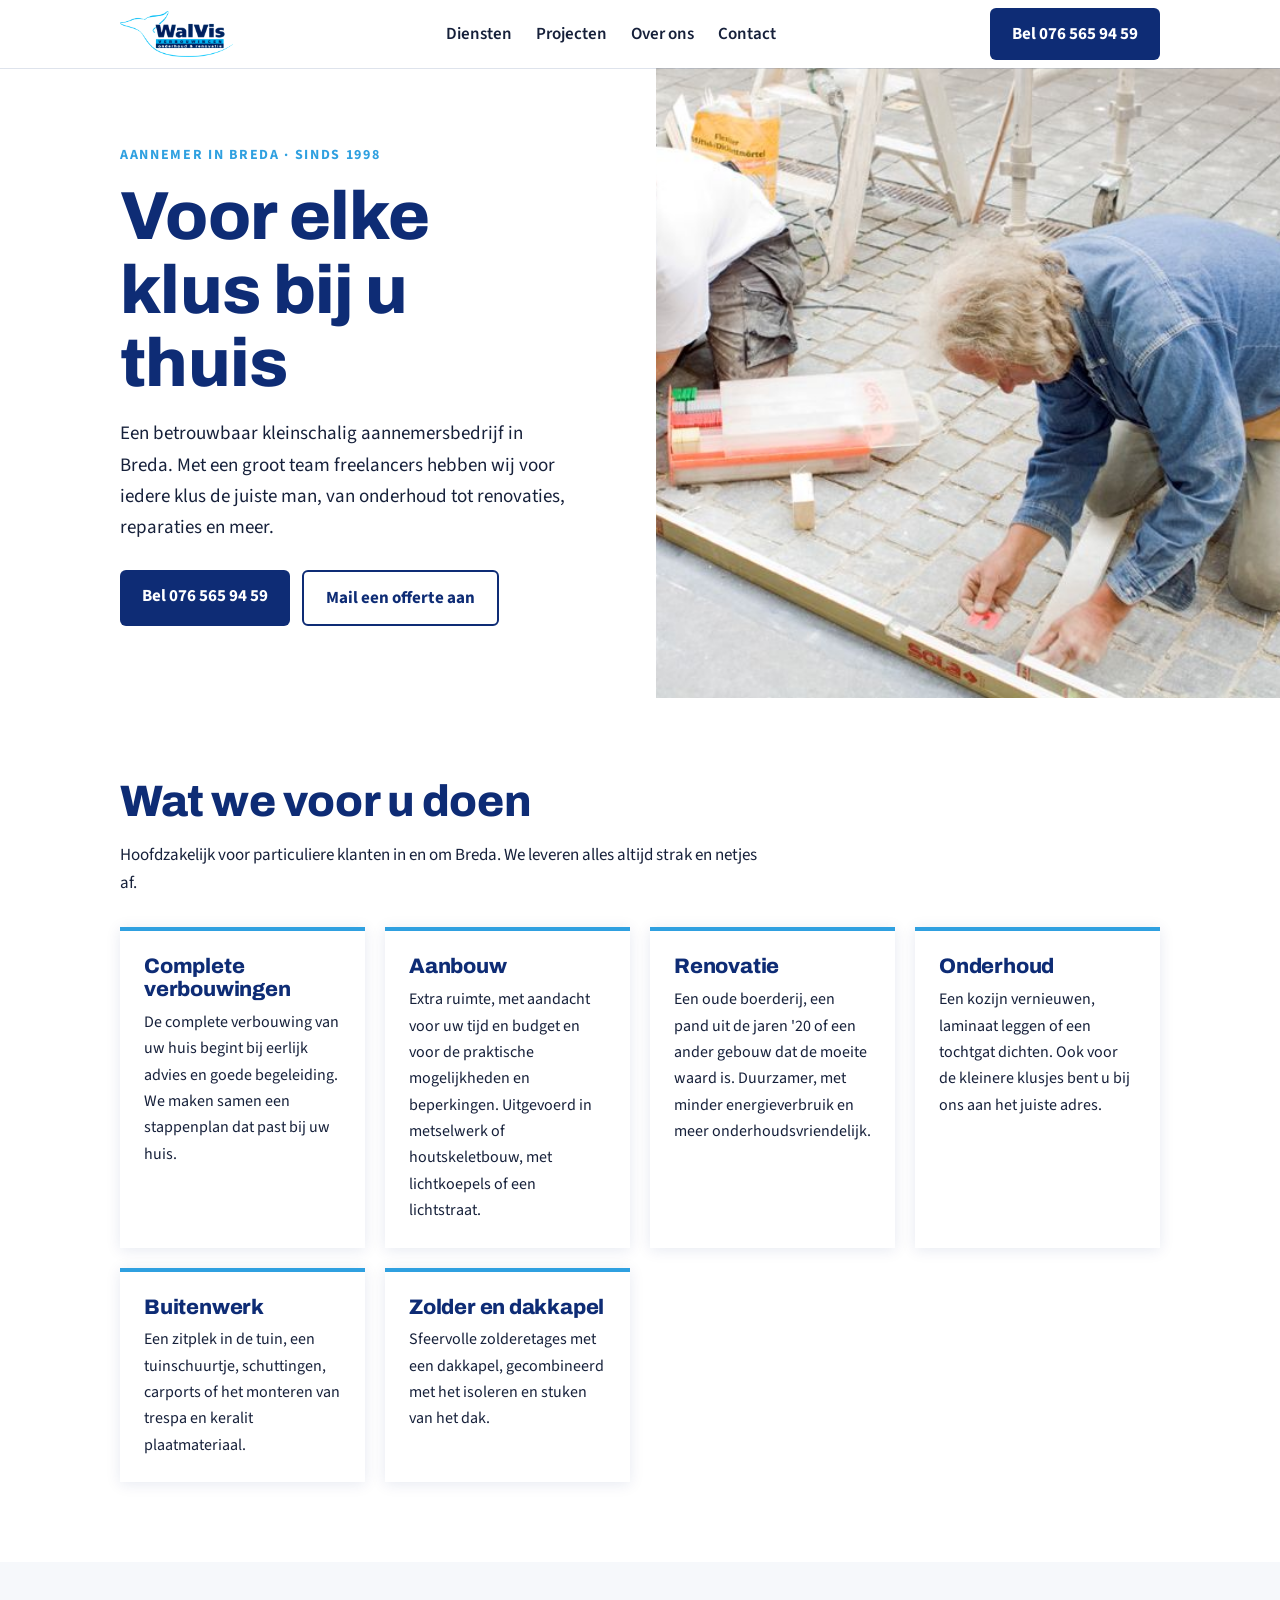
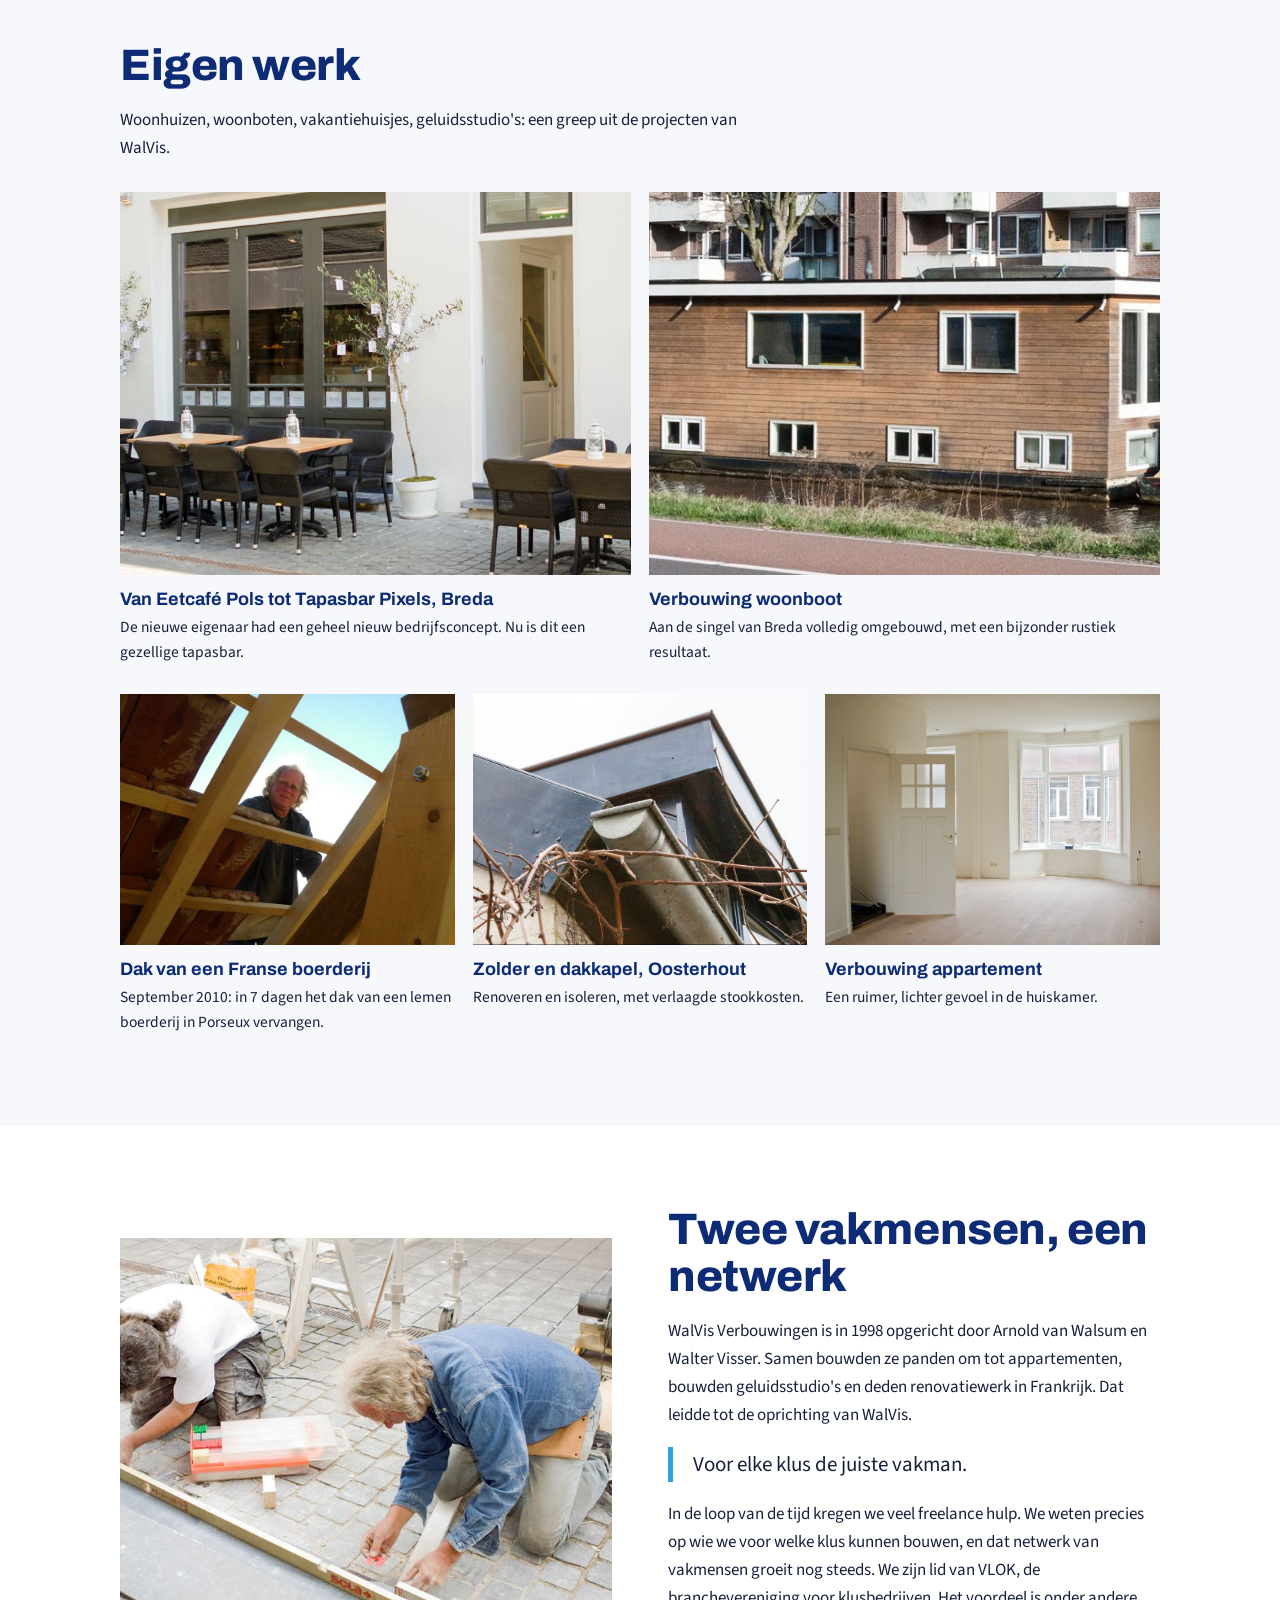
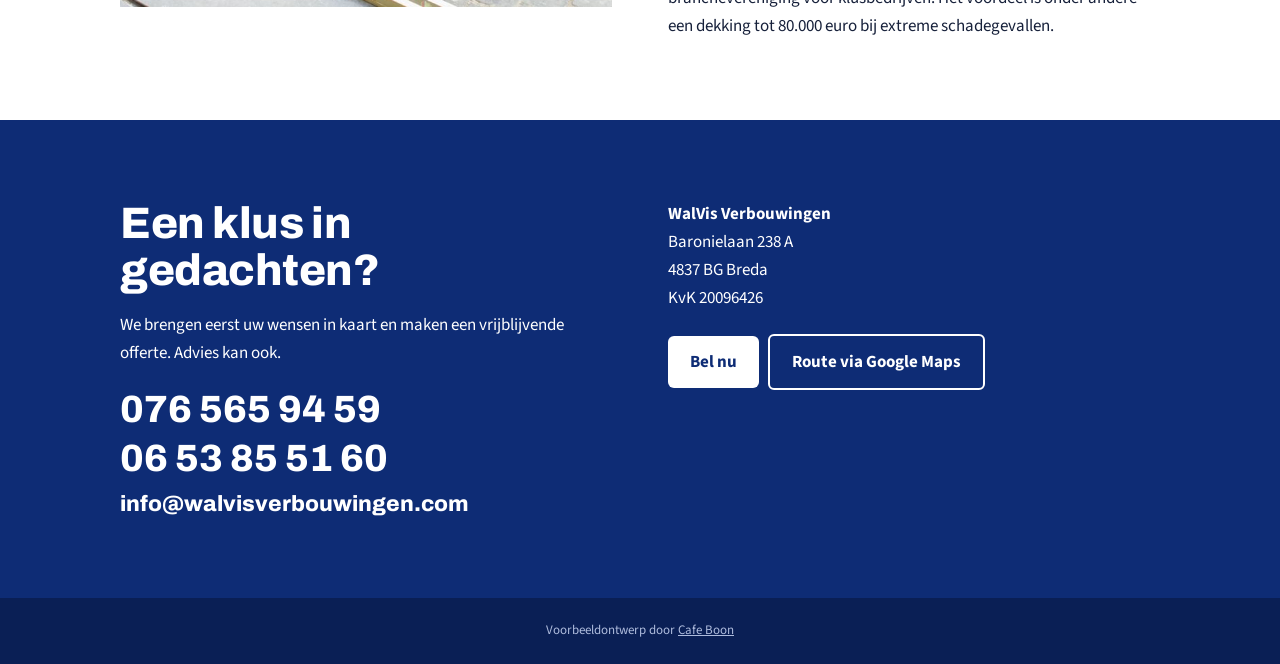
==== index.html @ 36c79805 "Voorbeeldwebsite voor WalVis Verbouwingen" ====
<!doctype html>
<html lang="nl">
<head>
<meta charset="utf-8">
<meta name="viewport" content="width=device-width,initial-scale=1">
<title>WalVis Verbouwingen | Aannemer in Breda sinds 1998</title>
<meta name="description" content="WalVis Verbouwingen uit Breda. Kleinschalig aannemersbedrijf voor verbouwingen, aanbouw, renovatie, onderhoud en buitenwerk, lid van VLOK. Bel 076 565 94 59.">
<meta name="robots" content="noindex">
<meta property="og:title" content="WalVis Verbouwingen, aannemer in Breda">
<meta property="og:description" content="Voor elke klus bij u thuis. Verbouwing, renovatie, onderhoud en buitenwerk in Breda.">
<meta property="og:image" content="https://walvisverbouwingen.cafeboon.com/images/og.jpg">
<link rel="icon" href="images/favicon.png">
<link rel="preconnect" href="https://fonts.googleapis.com"><link rel="preconnect" href="https://fonts.gstatic.com" crossorigin>
<link href="https://fonts.googleapis.com/css2?family=Archivo:wght@700;800&family=Source+Sans+3:wght@400;600;700&display=swap" rel="stylesheet">
<link rel="stylesheet" href="style.css">
</head>
<body>
<div class="top"><div class="in"><a href="#"><img src="images/logo.png" alt="WalVis Verbouwingen, onderhoud en renovatie" width="108" height="46"></a>
<nav><a href="#diensten">Diensten</a><a href="#projecten">Projecten</a><a href="#over">Over ons</a><a href="#contact">Contact</a></nav>
<a class="btn" href="tel:+31765659459">Bel 076 565 94 59</a></div></div>

<div class="hero">
<div class="t">
<small>Aannemer in Breda &middot; sinds 1998</small>
<h1>Voor elke klus bij u thuis</h1>
<p>Een betrouwbaar kleinschalig aannemersbedrijf in Breda. Met een groot team freelancers hebben wij voor iedere klus de juiste man, van onderhoud tot renovaties, reparaties en meer.</p>
<div class="row"><a class="btn" href="tel:+31765659459">Bel 076 565 94 59</a><a class="btn o" href="mailto:info@walvisverbouwingen.com">Mail een offerte aan</a></div>
</div>
<div class="p" role="img" aria-label="Timmerlieden aan het werk bij een verbouwing in Breda"></div>
</div>

<section id="diensten"><div class="wrap">
<h2>Wat we voor u doen</h2>
<p style="max-width:640px">Hoofdzakelijk voor particuliere klanten in en om Breda. We leveren alles altijd strak en netjes af.</p>
<div class="svc">
<div><h3>Complete verbouwingen</h3><p>De complete verbouwing van uw huis begint bij eerlijk advies en goede begeleiding. We maken samen een stappenplan dat past bij uw huis.</p></div>
<div><h3>Aanbouw</h3><p>Extra ruimte, met aandacht voor uw tijd en budget en voor de praktische mogelijkheden en beperkingen. Uitgevoerd in metselwerk of houtskeletbouw, met lichtkoepels of een lichtstraat.</p></div>
<div><h3>Renovatie</h3><p>Een oude boerderij, een pand uit de jaren '20 of een ander gebouw dat de moeite waard is. Duurzamer, met minder energieverbruik en meer onderhoudsvriendelijk.</p></div>
<div><h3>Onderhoud</h3><p>Een kozijn vernieuwen, laminaat leggen of een tochtgat dichten. Ook voor de kleinere klusjes bent u bij ons aan het juiste adres.</p></div>
<div><h3>Buitenwerk</h3><p>Een zitplek in de tuin, een tuinschuurtje, schuttingen, carports of het monteren van trespa en keralit plaatmateriaal.</p></div>
<div><h3>Zolder en dakkapel</h3><p>Sfeervolle zolderetages met een dakkapel, gecombineerd met het isoleren en stuken van het dak.</p></div>
</div>
</div></section>

<section id="projecten" class="alt"><div class="wrap">
<h2>Eigen werk</h2>
<p style="max-width:640px">Woonhuizen, woonboten, vakantiehuisjes, geluidsstudio's: een greep uit de projecten van WalVis.</p>
<div class="proj">
<figure class="w"><img src="images/tapas4.jpg" alt="Terras van Tapasbar Pixels in Breda" loading="lazy"><figcaption><b>Van Eetcafé Pols tot Tapasbar Pixels, Breda</b>De nieuwe eigenaar had een geheel nieuw bedrijfsconcept. Nu is dit een gezellige tapasbar.</figcaption></figure>
<figure class="w"><img src="images/woonboot.jpg" alt="Verbouwde woonboot aan de singel van Breda" loading="lazy"><figcaption><b>Verbouwing woonboot</b>Aan de singel van Breda volledig omgebouwd, met een bijzonder rustiek resultaat.</figcaption></figure>
<figure><img src="images/dak2.jpg" alt="Vervangen dak van een Franse boerderij" loading="lazy"><figcaption><b>Dak van een Franse boerderij</b>September 2010: in 7 dagen het dak van een lemen boerderij in Porseux vervangen.</figcaption></figure>
<figure><img src="images/dakkapel.jpg" alt="Dakkapel in Oosterhout" loading="lazy"><figcaption><b>Zolder en dakkapel, Oosterhout</b>Renoveren en isoleren, met verlaagde stookkosten.</figcaption></figure>
<figure><img src="images/appartement.jpg" alt="Verbouwd appartement" loading="lazy"><figcaption><b>Verbouwing appartement</b>Een ruimer, lichter gevoel in de huiskamer.</figcaption></figure>
</div>
</div></section>

<section id="over"><div class="wrap split">
<img src="images/tapas1.jpg" alt="Arnold en collega aan het werk" loading="lazy">
<div>
<h2>Twee vakmensen, een netwerk</h2>
<p>WalVis Verbouwingen is in 1998 opgericht door Arnold van Walsum en Walter Visser. Samen bouwden ze panden om tot appartementen, bouwden geluidsstudio's en deden renovatiewerk in Frankrijk. Dat leidde tot de oprichting van WalVis.</p>
<p class="quote">Voor elke klus de juiste vakman.</p>
<p>In de loop van de tijd kregen we veel freelance hulp. We weten precies op wie we voor welke klus kunnen bouwen, en dat netwerk van vakmensen groeit nog steeds. We zijn lid van VLOK, de branchevereniging voor klusbedrijven. Het voordeel is onder andere een dekking tot 80.000 euro bij extreme schadegevallen.</p>
</div>
</div></section>

<section id="contact" class="contact"><div class="wrap grid">
<div>
<h2>Een klus in gedachten?</h2>
<p style="margin-bottom:18px">We brengen eerst uw wensen in kaart en maken een vrijblijvende offerte. Advies kan ook.</p>
<a class="big" href="tel:+31765659459">076 565 94 59</a>
<a class="big" href="tel:+31653855160">06 53 85 51 60</a>
<a class="big" style="font-size:22px;margin-top:6px" href="mailto:info@walvisverbouwingen.com">info@walvisverbouwingen.com</a>
</div>
<div>
<p><b>WalVis Verbouwingen</b><br>Baronielaan 238 A<br>4837 BG Breda<br>KvK 20096426</p>
<p style="margin-top:22px"><a class="btn" href="tel:+31765659459">Bel nu</a> &nbsp; <a class="btn o" href="https://www.google.com/maps/search/?api=1&query=Baronielaan+238A+4837+BG+Breda">Route via Google Maps</a></p>
</div>
</div></section>
<footer>Voorbeeldontwerp door <a href="https://cafeboon.com">Cafe Boon</a></footer>
</body></html>
---- style.css ----
:root{--navy:#0e2c75;--sky:#2fa0e0;--ink:#16203a;--paper:#f6f8fb}
*{box-sizing:border-box;margin:0}
html{scroll-behavior:smooth}
body{background:#fff;color:var(--ink);font:17px/1.65 'Source Sans 3',system-ui,sans-serif}
img{display:block;max-width:100%}a{color:inherit}
h1,h2,h3{font-family:'Archivo',sans-serif;font-weight:800;line-height:1.08;color:var(--navy);letter-spacing:-.01em}
.top{position:sticky;top:0;z-index:10;background:#fff;box-shadow:0 1px 0 #0e2c7522}
.top .in{max-width:1080px;margin:auto;padding:8px 20px;display:flex;align-items:center;justify-content:space-between;gap:14px}
.top img{height:46px;width:auto}
.top nav{display:flex;gap:24px;font-weight:600}.top nav a{text-decoration:none}
.btn{display:inline-block;background:var(--navy);color:#fff;font-weight:700;text-decoration:none;padding:12px 22px;border-radius:6px}
.btn.s{background:var(--sky)}.btn.o{background:none;border:2px solid var(--navy);color:var(--navy)}
.hero{display:grid;grid-template-columns:1.05fr 1fr;min-height:560px}
.hero .t{padding:72px 6vw 72px max(20px,calc((100vw - 1080px)/2 + 20px));align-self:center}
.hero small{color:var(--sky);font-weight:700;letter-spacing:.12em;text-transform:uppercase;font-size:14px}
.hero h1{font-size:clamp(38px,6vw,68px);margin:12px 0 18px}
.hero p{max-width:480px;margin-bottom:26px;font-size:19px}
.hero .row{display:flex;gap:12px;flex-wrap:wrap}
.hero .p{background:url(images/tapas1.jpg) center/cover}
.wrap{max-width:1080px;margin:auto;padding:0 20px}
section{padding:80px 0}
h2{font-size:clamp(30px,4.6vw,44px);margin-bottom:16px}
.alt{background:var(--paper)}
.svc{display:grid;grid-template-columns:repeat(auto-fit,minmax(240px,1fr));gap:20px;margin-top:30px}
.svc div{background:#fff;border-top:4px solid var(--sky);padding:24px;box-shadow:0 2px 14px #0e2c751a}
.svc h3{font-size:21px;margin-bottom:8px}
.svc p{font-size:16px}
.proj{display:grid;grid-template-columns:repeat(6,1fr);gap:18px;margin-top:30px}
.proj figure{grid-column:span 2}
.proj figure.w{grid-column:span 3}
.proj img{width:100%;aspect-ratio:4/3;object-fit:cover}
.proj figcaption{padding:10px 0;font-size:15.5px}
.proj figcaption b{display:block;font-family:'Archivo';color:var(--navy);font-size:18px}
.split{display:grid;grid-template-columns:1fr 1fr;gap:56px;align-items:center}
.split img{width:100%;aspect-ratio:4/3;object-fit:cover}
.quote{font-size:21px;border-left:5px solid var(--sky);padding-left:20px;margin:18px 0;color:var(--ink)}
.contact{background:var(--navy);color:#fff}
.contact h2{color:#fff}
.contact .grid{display:grid;grid-template-columns:1fr 1fr;gap:56px}
.contact a{color:#fff}
.big{font-family:'Archivo';font-weight:800;font-size:clamp(26px,4vw,38px);text-decoration:none;display:block;line-height:1.3}
.contact .btn{background:#fff;color:var(--navy)}.contact .btn.o{background:none;border-color:#fff;color:#fff}
footer{background:#0a1f55;color:#aebbdc;text-align:center;font-size:13px;padding:22px}footer a{color:#aebbdc}
@media(max-width:820px){.hero{grid-template-columns:1fr}.hero .p{min-height:260px;order:-1}.hero .t{padding:40px 20px}.split,.contact .grid{grid-template-columns:1fr;gap:30px}.top nav{display:none}.proj figure,.proj figure.w{grid-column:span 6}section{padding:56px 0}}
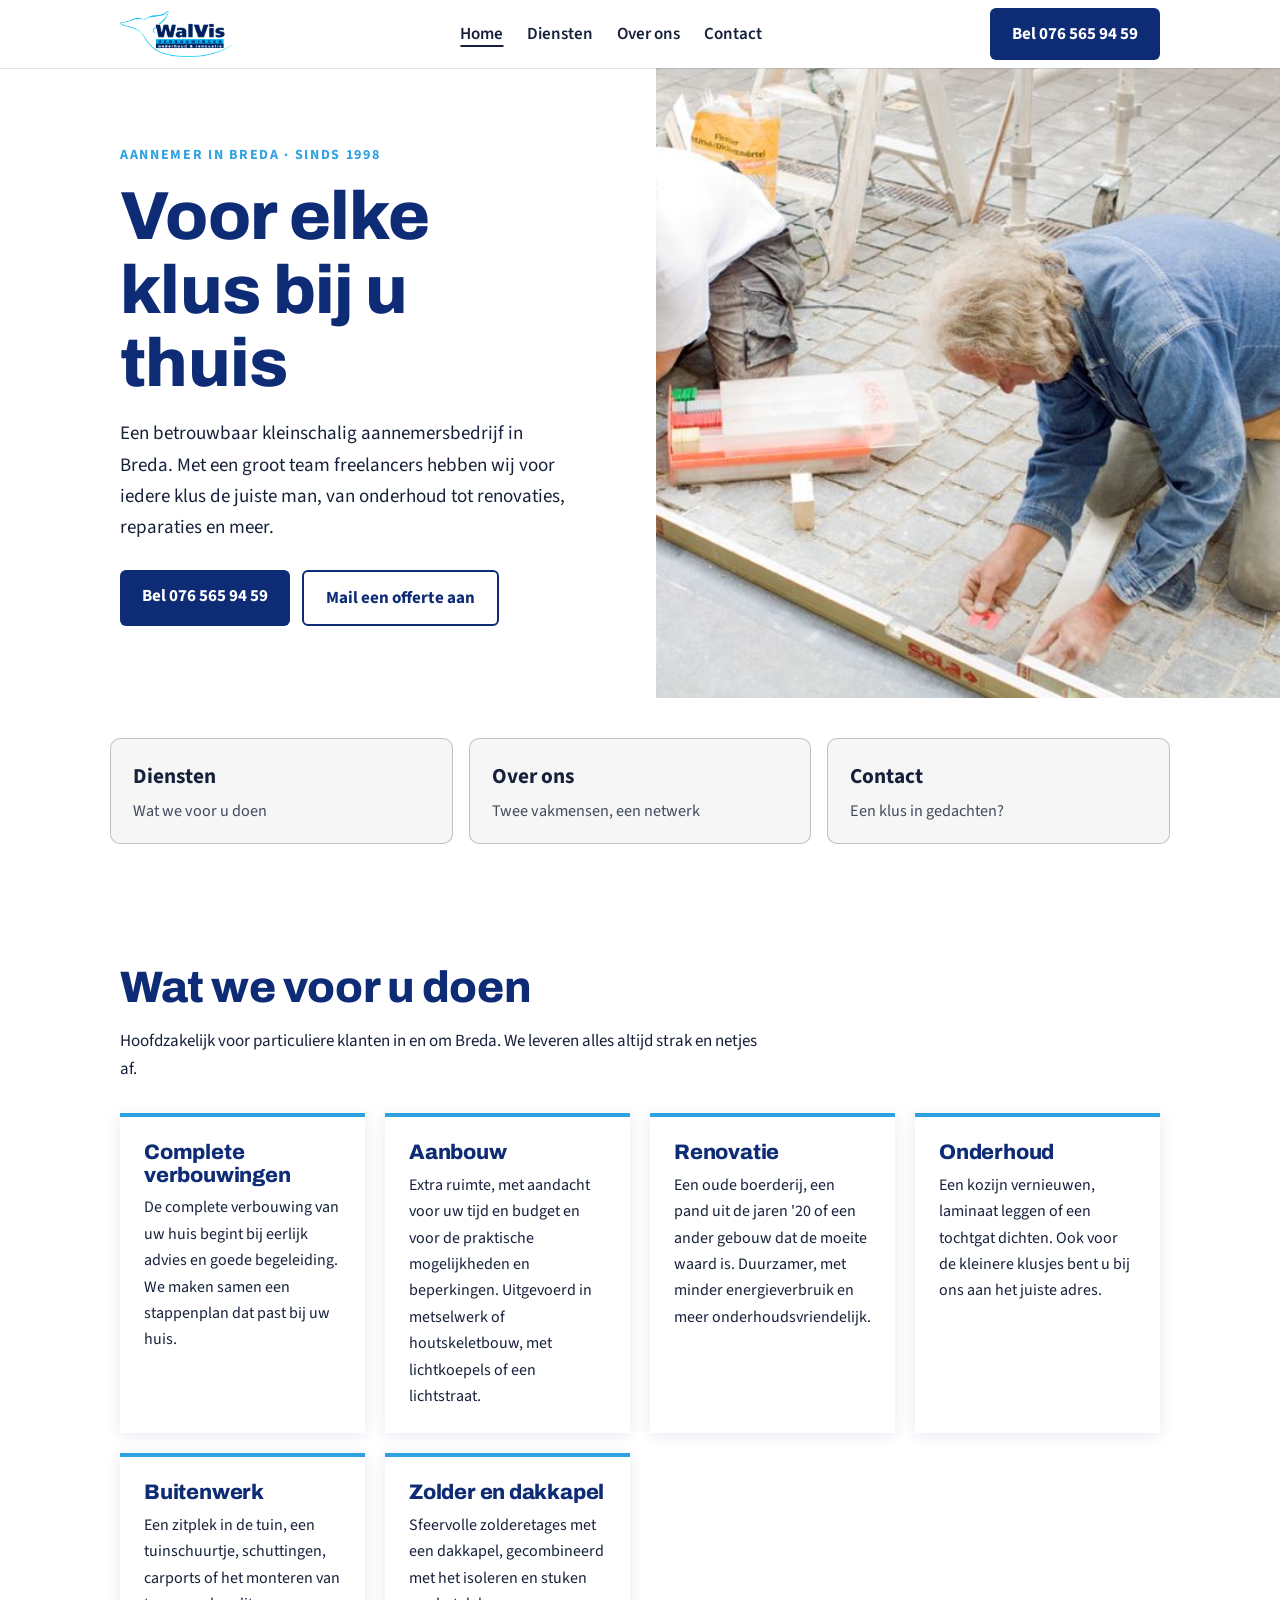
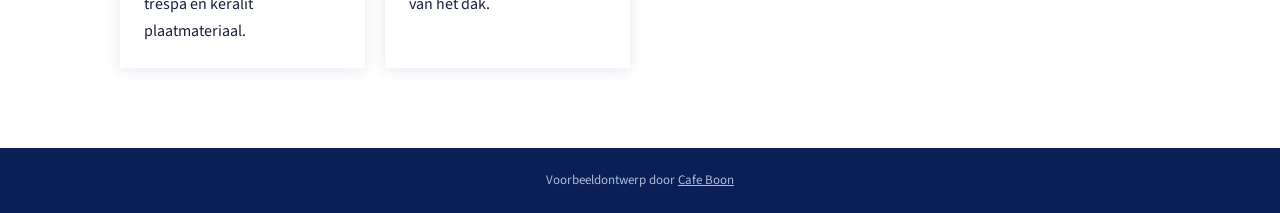
==== commit 4e37d32e: "Website opgedeeld in meerdere pagina's" ====
--- a/index.html
+++ b/index.html
@@ -15,21 +15,21 @@
 <link rel="stylesheet" href="style.css">
 </head>
 <body>
-<div class="top"><div class="in"><a href="#"><img src="images/logo.png" alt="WalVis Verbouwingen, onderhoud en renovatie" width="108" height="46"></a>
-<nav><a href="#diensten">Diensten</a><a href="#projecten">Projecten</a><a href="#over">Over ons</a><a href="#contact">Contact</a></nav>
+<div class="top"><div class="in"><a href="index.html"><img alt="WalVis Verbouwingen, onderhoud en renovatie" height="46" src="images/logo.png" width="108"/></a>
+<nav><a aria-current="page" href="index.html">Home</a><a href="aanbod.html">Diensten</a><a href="over.html">Over ons</a><a href="contact.html">Contact</a></nav>
 <a class="btn" href="tel:+31765659459">Bel 076 565 94 59</a></div></div>
-
+<div aria-label="Pagina's" class="sn-bar" role="navigation"><a aria-current="page" class="sn-link" href="index.html">Home</a><a class="sn-link" href="aanbod.html">Diensten</a><a class="sn-link" href="over.html">Over ons</a><a class="sn-link" href="contact.html">Contact</a></div>
 <div class="hero">
 <div class="t">
-<small>Aannemer in Breda &middot; sinds 1998</small>
+<small>Aannemer in Breda · sinds 1998</small>
 <h1>Voor elke klus bij u thuis</h1>
 <p>Een betrouwbaar kleinschalig aannemersbedrijf in Breda. Met een groot team freelancers hebben wij voor iedere klus de juiste man, van onderhoud tot renovaties, reparaties en meer.</p>
 <div class="row"><a class="btn" href="tel:+31765659459">Bel 076 565 94 59</a><a class="btn o" href="mailto:info@walvisverbouwingen.com">Mail een offerte aan</a></div>
 </div>
-<div class="p" role="img" aria-label="Timmerlieden aan het werk bij een verbouwing in Breda"></div>
+<div aria-label="Timmerlieden aan het werk bij een verbouwing in Breda" class="p" role="img"></div>
 </div>
-
-<section id="diensten"><div class="wrap">
+<div class="sn-cards"><a class="sn-card" href="aanbod.html"><strong>Diensten</strong><span>Wat we voor u doen</span></a><a class="sn-card" href="over.html"><strong>Over ons</strong><span>Twee vakmensen, een netwerk</span></a><a class="sn-card" href="contact.html"><strong>Contact</strong><span>Een klus in gedachten?</span></a></div>
+<section><div class="wrap">
 <h2>Wat we voor u doen</h2>
 <p style="max-width:640px">Hoofdzakelijk voor particuliere klanten in en om Breda. We leveren alles altijd strak en netjes af.</p>
 <div class="svc">
@@ -41,41 +41,5 @@
 <div><h3>Zolder en dakkapel</h3><p>Sfeervolle zolderetages met een dakkapel, gecombineerd met het isoleren en stuken van het dak.</p></div>
 </div>
 </div></section>
-
-<section id="projecten" class="alt"><div class="wrap">
-<h2>Eigen werk</h2>
-<p style="max-width:640px">Woonhuizen, woonboten, vakantiehuisjes, geluidsstudio's: een greep uit de projecten van WalVis.</p>
-<div class="proj">
-<figure class="w"><img src="images/tapas4.jpg" alt="Terras van Tapasbar Pixels in Breda" loading="lazy"><figcaption><b>Van Eetcafé Pols tot Tapasbar Pixels, Breda</b>De nieuwe eigenaar had een geheel nieuw bedrijfsconcept. Nu is dit een gezellige tapasbar.</figcaption></figure>
-<figure class="w"><img src="images/woonboot.jpg" alt="Verbouwde woonboot aan de singel van Breda" loading="lazy"><figcaption><b>Verbouwing woonboot</b>Aan de singel van Breda volledig omgebouwd, met een bijzonder rustiek resultaat.</figcaption></figure>
-<figure><img src="images/dak2.jpg" alt="Vervangen dak van een Franse boerderij" loading="lazy"><figcaption><b>Dak van een Franse boerderij</b>September 2010: in 7 dagen het dak van een lemen boerderij in Porseux vervangen.</figcaption></figure>
-<figure><img src="images/dakkapel.jpg" alt="Dakkapel in Oosterhout" loading="lazy"><figcaption><b>Zolder en dakkapel, Oosterhout</b>Renoveren en isoleren, met verlaagde stookkosten.</figcaption></figure>
-<figure><img src="images/appartement.jpg" alt="Verbouwd appartement" loading="lazy"><figcaption><b>Verbouwing appartement</b>Een ruimer, lichter gevoel in de huiskamer.</figcaption></figure>
-</div>
-</div></section>
-
-<section id="over"><div class="wrap split">
-<img src="images/tapas1.jpg" alt="Arnold en collega aan het werk" loading="lazy">
-<div>
-<h2>Twee vakmensen, een netwerk</h2>
-<p>WalVis Verbouwingen is in 1998 opgericht door Arnold van Walsum en Walter Visser. Samen bouwden ze panden om tot appartementen, bouwden geluidsstudio's en deden renovatiewerk in Frankrijk. Dat leidde tot de oprichting van WalVis.</p>
-<p class="quote">Voor elke klus de juiste vakman.</p>
-<p>In de loop van de tijd kregen we veel freelance hulp. We weten precies op wie we voor welke klus kunnen bouwen, en dat netwerk van vakmensen groeit nog steeds. We zijn lid van VLOK, de branchevereniging voor klusbedrijven. Het voordeel is onder andere een dekking tot 80.000 euro bij extreme schadegevallen.</p>
-</div>
-</div></section>
-
-<section id="contact" class="contact"><div class="wrap grid">
-<div>
-<h2>Een klus in gedachten?</h2>
-<p style="margin-bottom:18px">We brengen eerst uw wensen in kaart en maken een vrijblijvende offerte. Advies kan ook.</p>
-<a class="big" href="tel:+31765659459">076 565 94 59</a>
-<a class="big" href="tel:+31653855160">06 53 85 51 60</a>
-<a class="big" style="font-size:22px;margin-top:6px" href="mailto:info@walvisverbouwingen.com">info@walvisverbouwingen.com</a>
-</div>
-<div>
-<p><b>WalVis Verbouwingen</b><br>Baronielaan 238 A<br>4837 BG Breda<br>KvK 20096426</p>
-<p style="margin-top:22px"><a class="btn" href="tel:+31765659459">Bel nu</a> &nbsp; <a class="btn o" href="https://www.google.com/maps/search/?api=1&query=Baronielaan+238A+4837+BG+Breda">Route via Google Maps</a></p>
-</div>
-</div></section>
 <footer>Voorbeeldontwerp door <a href="https://cafeboon.com">Cafe Boon</a></footer>
 </body></html>
--- a/style.css
+++ b/style.css
@@ -42,3 +42,17 @@
 .contact .btn{background:#fff;color:var(--navy)}.contact .btn.o{background:none;border-color:#fff;color:#fff}
 footer{background:#0a1f55;color:#aebbdc;text-align:center;font-size:13px;padding:22px}footer a{color:#aebbdc}
 @media(max-width:820px){.hero{grid-template-columns:1fr}.hero .p{min-height:260px;order:-1}.hero .t{padding:40px 20px}.split,.contact .grid{grid-template-columns:1fr;gap:30px}.top nav{display:none}.proj figure,.proj figure.w{grid-column:span 6}section{padding:56px 0}}
+/* sitenav:start */
+.sn-bar{display:none;gap:6px;overflow-x:auto;white-space:nowrap;-webkit-overflow-scrolling:touch;padding:8px 12px;background:inherit;color:inherit;font:inherit;line-height:1.2;border-bottom:1px solid rgba(128,128,128,.35);box-sizing:border-box;max-width:100%}
+.sn-bar a.sn-link{flex:0 0 auto;padding:9px 15px;border-radius:999px;color:inherit;text-decoration:none;font-size:15px;font-weight:600;letter-spacing:0;text-transform:none;margin:0}
+.sn-bar a.sn-link[aria-current="page"]{background:rgba(128,128,128,.2);box-shadow:inset 0 -2px 0 currentColor}
+@media(max-width:820px){.sn-bar{display:flex}}
+nav a[aria-current="page"]:not(.cta):not(.btn):not(.call){text-decoration:underline;text-underline-offset:6px;text-decoration-thickness:2px}
+.sn-head{max-width:1100px;margin:0 auto;padding:40px 20px 0;box-sizing:border-box}
+.sn-head h1{margin:0;color:inherit;font-size:clamp(30px,5vw,46px);line-height:1.1}
+.sn-cards{max-width:1100px;margin:0 auto;padding:40px 20px;display:grid;grid-template-columns:repeat(auto-fit,minmax(230px,1fr));gap:16px;box-sizing:border-box}
+.sn-card{display:block;padding:20px 22px;border:1px solid rgba(128,128,128,.45);border-radius:10px;background:rgba(128,128,128,.07);color:inherit;text-decoration:none;min-width:0}
+.sn-card strong{display:block;font-size:1.25em;margin:0 0 6px;color:inherit}
+.sn-card span{display:block;opacity:.8;font-size:.95em;line-height:1.4}
+.sn-card:hover,.sn-card:focus-visible{border-color:currentColor}
+/* sitenav:end */
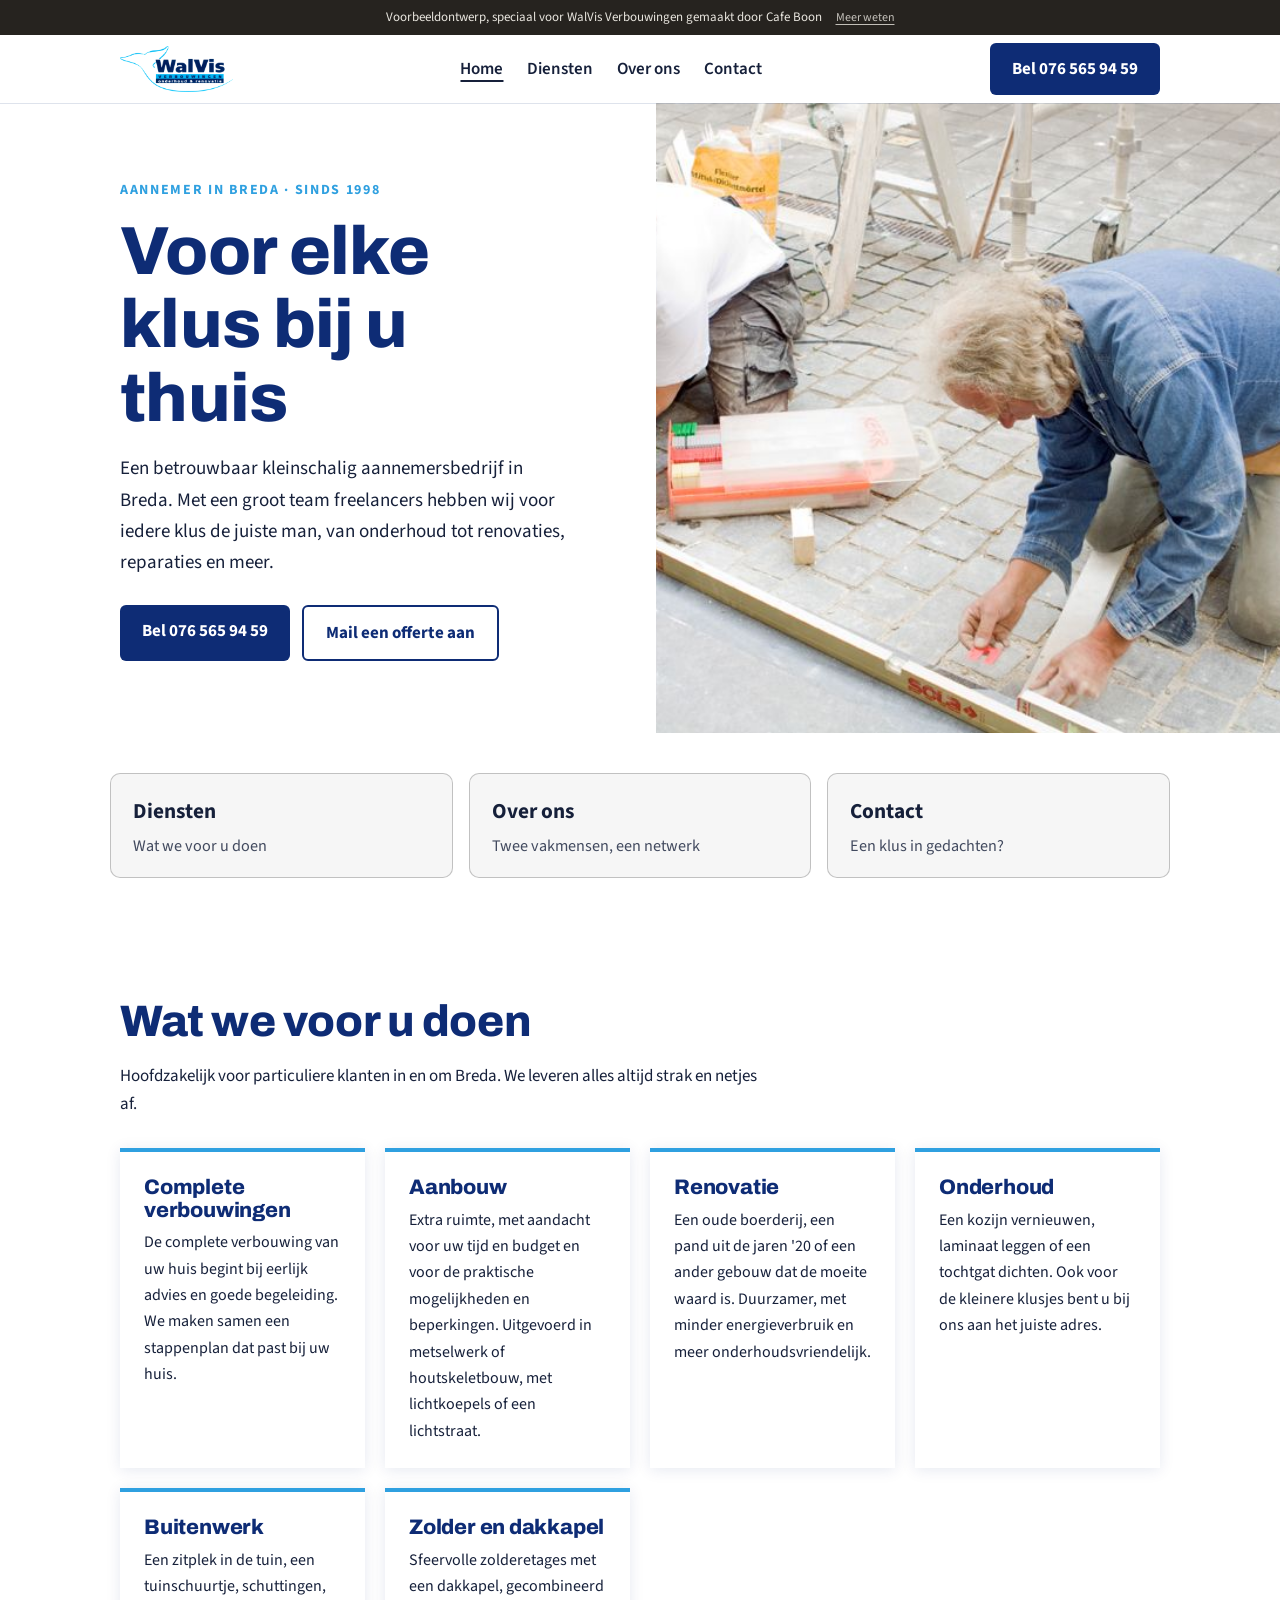
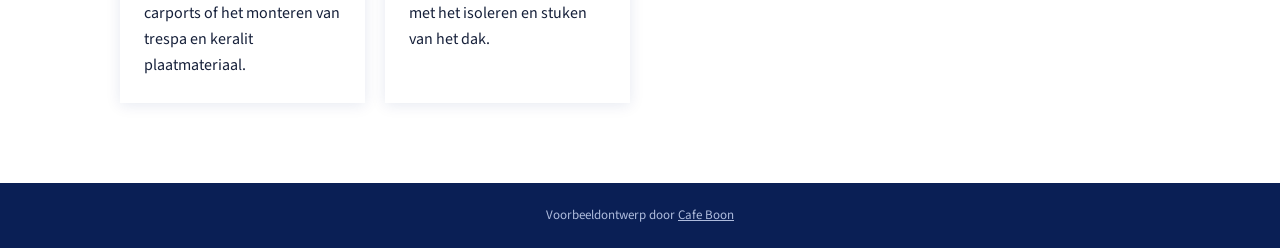
==== commit 5816a702: "Werkende formulieren voor afspraken en aanvragen" ====
--- a/index.html
+++ b/index.html
@@ -15,6 +15,7 @@
 <link rel="stylesheet" href="style.css">
 </head>
 <body>
+<div class="vb-banner" role="note"><span>Voorbeeldontwerp, speciaal voor WalVis Verbouwingen gemaakt door Cafe Boon</span><a href="https://cafeboon.com">Meer weten</a></div>
 <div class="top"><div class="in"><a href="index.html"><img alt="WalVis Verbouwingen, onderhoud en renovatie" height="46" src="images/logo.png" width="108"/></a>
 <nav><a aria-current="page" href="index.html">Home</a><a href="aanbod.html">Diensten</a><a href="over.html">Over ons</a><a href="contact.html">Contact</a></nav>
 <a class="btn" href="tel:+31765659459">Bel 076 565 94 59</a></div></div>
@@ -24,7 +25,7 @@
 <small>Aannemer in Breda · sinds 1998</small>
 <h1>Voor elke klus bij u thuis</h1>
 <p>Een betrouwbaar kleinschalig aannemersbedrijf in Breda. Met een groot team freelancers hebben wij voor iedere klus de juiste man, van onderhoud tot renovaties, reparaties en meer.</p>
-<div class="row"><a class="btn" href="tel:+31765659459">Bel 076 565 94 59</a><a class="btn o" href="mailto:info@walvisverbouwingen.com">Mail een offerte aan</a></div>
+<div class="row"><a class="btn" href="tel:+31765659459">Bel 076 565 94 59</a><a class="btn o" href="offerte.html">Mail een offerte aan</a></div>
 </div>
 <div aria-label="Timmerlieden aan het werk bij een verbouwing in Breda" class="p" role="img"></div>
 </div>
--- a/style.css
+++ b/style.css
@@ -56,3 +56,31 @@
 .sn-card span{display:block;opacity:.8;font-size:.95em;line-height:1.4}
 .sn-card:hover,.sn-card:focus-visible{border-color:currentColor}
 /* sitenav:end */
+/* voorbeeld-formulier:start */
+@layer sn{.sn-form button.btn{border:0;font:inherit;cursor:pointer;line-height:1.2}}
+.sn-formsec{padding:36px 0 72px}
+.sn-formwrap{max-width:1100px;margin:0 auto;padding:0 20px;box-sizing:border-box}
+.sn-formwrap>h2{margin:0 0 12px}
+.sn-formwrap>.sn-lead,.sn-formwrap>.sn-form,.sn-formwrap>.sn-done{max-width:720px}
+.sn-formwrap .sn-lead{margin:0 0 24px;opacity:.85}
+.sn-form{display:grid;grid-template-columns:1fr 1fr;gap:16px}
+.sn-field{display:flex;flex-direction:column;gap:6px;min-width:0;text-align:left}
+.sn-field.full{grid-column:1/-1}
+.sn-field label{font-size:14px;font-weight:600}
+.sn-field input,.sn-field select,.sn-field textarea{font:inherit;font-size:16px;line-height:1.4;color:inherit;background:rgba(128,128,128,.12);border:1px solid rgba(128,128,128,.55);border-radius:8px;padding:11px 12px;width:100%;box-sizing:border-box;min-width:0;max-width:100%;-webkit-appearance:none;appearance:none}
+.sn-field select{background-image:linear-gradient(45deg,transparent 50%,currentColor 50%),linear-gradient(135deg,currentColor 50%,transparent 50%);background-position:calc(100% - 20px) 50%,calc(100% - 15px) 50%;background-size:5px 5px;background-repeat:no-repeat;padding-right:38px}
+.sn-field select option{color:#111;background:#fff}
+.sn-field textarea{resize:vertical}
+.sn-field input:focus,.sn-field select:focus,.sn-field textarea:focus{outline:2px solid currentColor;outline-offset:1px}
+.sn-done{padding:28px;border:1px solid rgba(128,128,128,.55);border-radius:12px;background:rgba(128,128,128,.1)}
+.sn-done h2{margin:0 0 10px}
+.sn-done p{margin:0}
+.sn-done a{text-decoration:underline;text-underline-offset:3px;font-weight:600}
+.sn-formlink{padding:0 0 56px}
+@media(max-width:640px){.sn-form{grid-template-columns:1fr}.sn-formsec{padding:24px 0 56px}}
+/* voorbeeld-formulier:end */
+/* voorbeeldbanner:start */
+.vb-banner{display:flex;flex-wrap:wrap;justify-content:center;align-items:baseline;gap:2px 14px;padding:8px 16px;background:#26231f;color:#e9e6df;font-size:13px;line-height:1.45;letter-spacing:0;text-transform:none;font-weight:400;text-align:center;position:relative;z-index:1000}
+.vb-banner a{color:inherit;opacity:.8;text-decoration:underline;text-underline-offset:3px;font-size:12px;font-weight:400;white-space:nowrap;letter-spacing:0;text-transform:none}
+.vb-banner a:hover{opacity:1}
+/* voorbeeldbanner:end */
